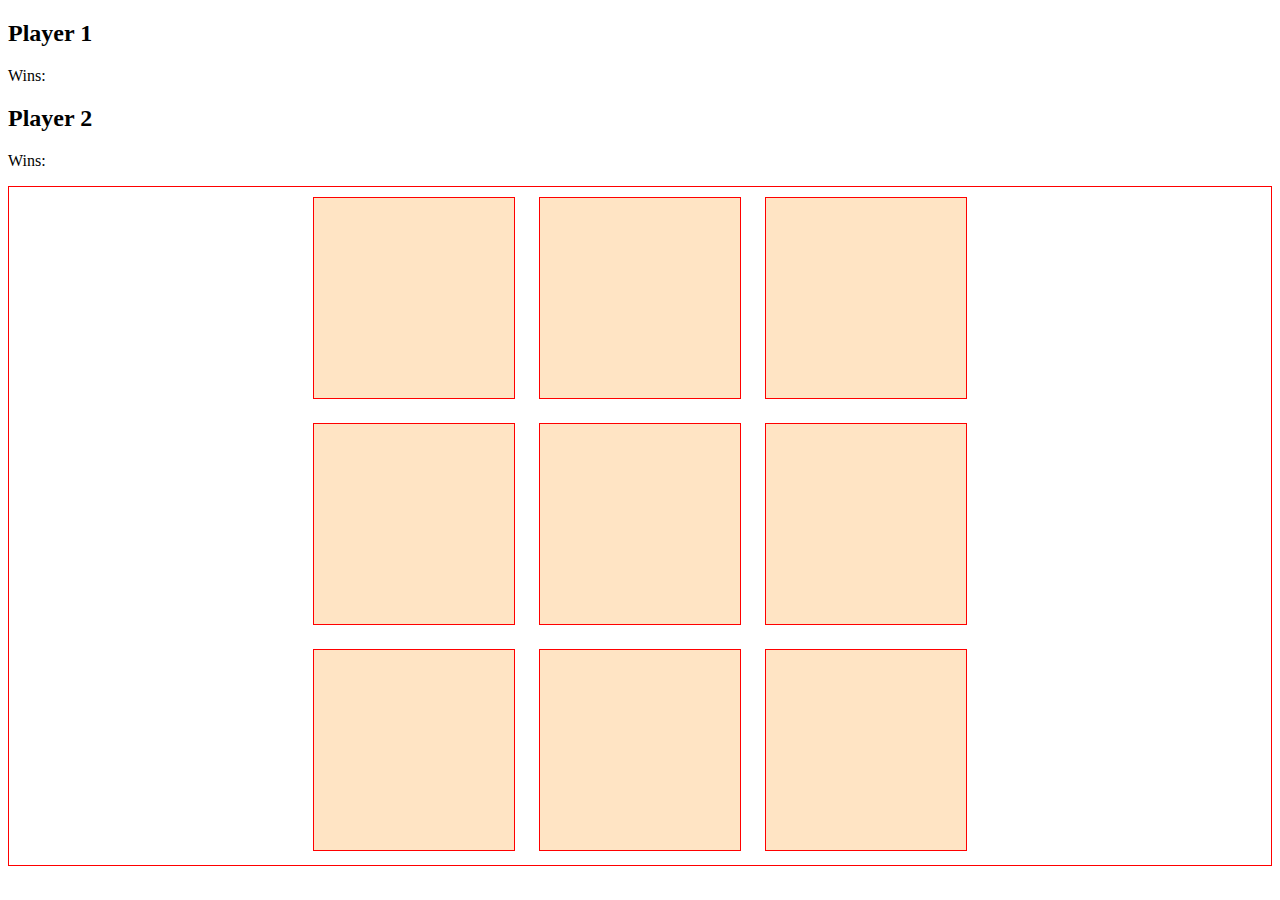
==== index.html @ 44d9b1cd "right now at the figuring out win condition stage" ====
<!DOCTYPE html>
<html lang="en">
<head>
    <meta charset="UTF-8">
    <meta http-equiv="X-UA-Compatible" content="IE=edge">
    <meta name="viewport" content="width=device-width, initial-scale=1.0">
    <link rel="stylesheet" href="css/style.css">
    <title>Tic-tac-toe</title>
</head>
<body>

    <h2>Player 1</h2>
    <p>Wins:</p>
    
    <h2>Player 2</h2>
    <p>Wins:</p>

    <div id="frame">

    <div id="rowA">
    <div class="box" id="a1">
    </div>
    <div class="box" id="a2">
    </div>
    <div class="box" id="a3">
    </div>
    </div>


    <div id="rowB">
        <div class="box" id="b1">
        </div>
        <div class="box" id="b2">
        </div>
        <div class="box" id="b3">
        </div>
        </div>

    <div id="rowC">
        <div class="box" id="c1">
        </div>
        <div class="box" id="c2">
        </div>
        <div class="box" id="c3">
        </div>
        </div>

    </div>

    <script src="js/jquery.js"></script>
    <script src="js/main.js"></script>
</body>
</html>
---- css/style.css ----
.box {
    width: 200px;
    height: 200px;
    background-color: bisque;
    border: 1px solid red;
    margin: 10px;
    display: inline-block
}

#frame {
    border: 1px solid red;
    text-align: center;
}
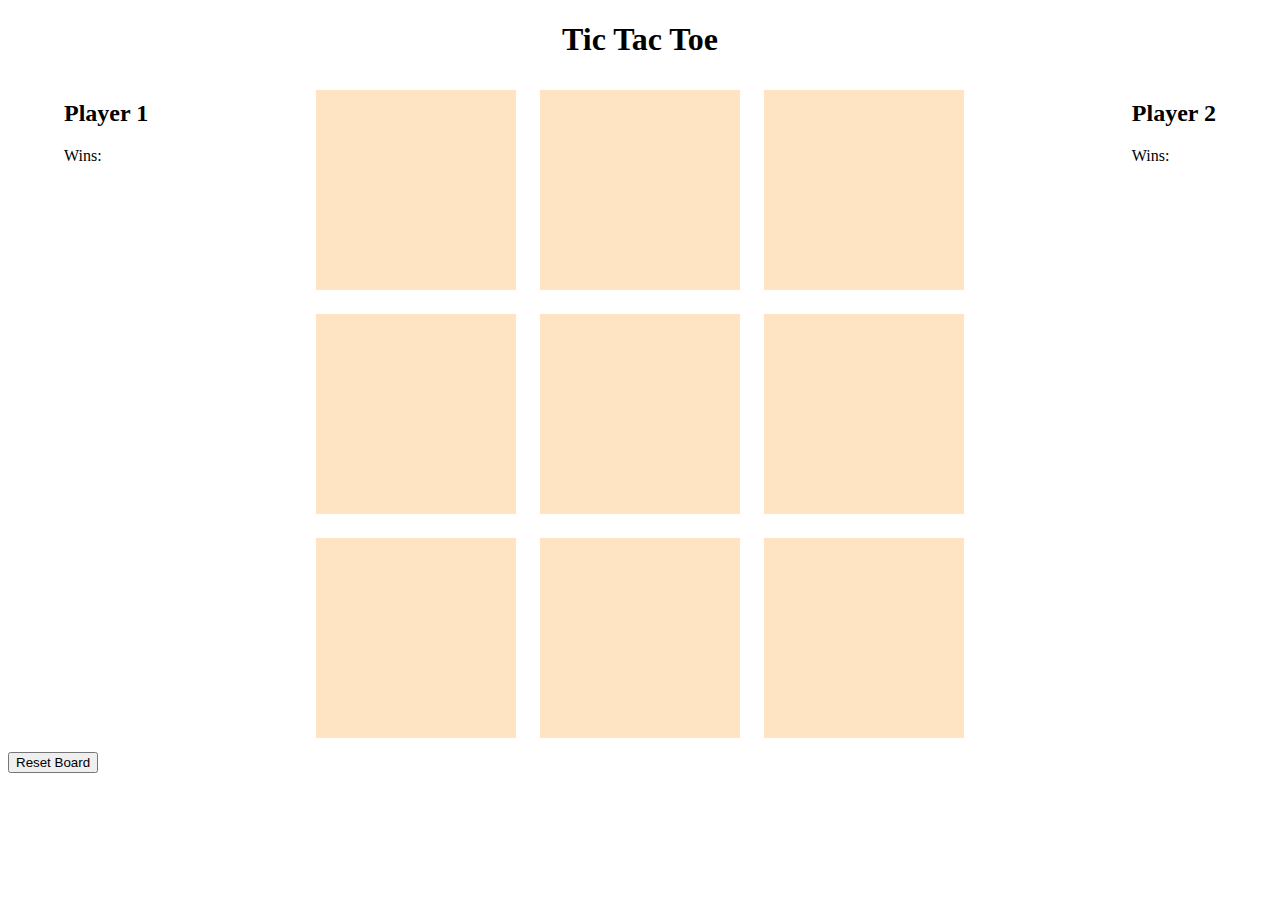
==== commit e24c0c86: "made progress for tictactoe" ====
--- a/index.html
+++ b/index.html
@@ -8,12 +8,19 @@
     <title>Tic-tac-toe</title>
 </head>
 <body>
-
+    <header>
+        <h1>Tic Tac Toe</h1>
+    </header>
+    
+    <div id="playerOne">
     <h2>Player 1</h2>
     <p>Wins:</p>
+    </div>
     
+    <div id="playerTwo">
     <h2>Player 2</h2>
     <p>Wins:</p>
+    </div>
 
     <div id="frame">
 
@@ -47,6 +54,8 @@
 
     </div>
 
+    <button id="reset">Reset Board</button>
+
     <script src="js/jquery.js"></script>
     <script src="js/main.js"></script>
 </body>
--- a/css/style.css
+++ b/css/style.css
@@ -2,12 +2,31 @@
     width: 200px;
     height: 200px;
     background-color: bisque;
-    border: 1px solid red;
+    /* border: 1px solid red; */
     margin: 10px;
     display: inline-block
 }
 
 #frame {
-    border: 1px solid red;
+    /* border: 1px solid red; */
     text-align: center;
+}
+
+h1 {
+    text-align: center;
+}
+
+#playerOne {
+    position: absolute;
+    left: 5%;
+
+}
+
+#playerTwo {
+    position: absolute;
+    right: 5%;
+}
+
+#reset {
+    margin: 0 auto;
 }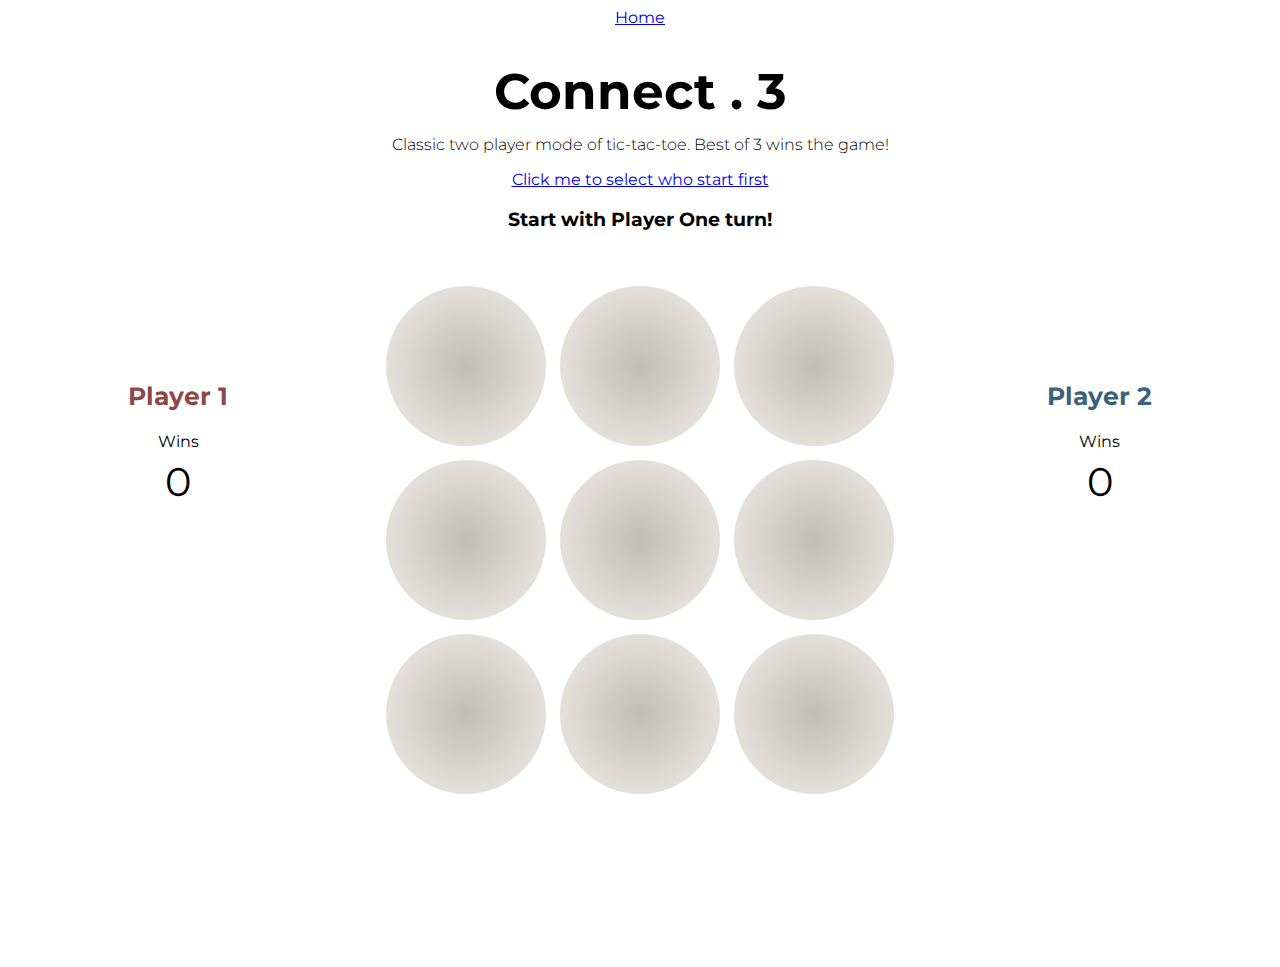
==== commit 8e203e21: "75% completion" ====
--- a/index.html
+++ b/index.html
@@ -5,21 +5,30 @@
     <meta http-equiv="X-UA-Compatible" content="IE=edge">
     <meta name="viewport" content="width=device-width, initial-scale=1.0">
     <link rel="stylesheet" href="css/style.css">
-    <title>Tic-tac-toe</title>
+    <title>Connect 3</title>
 </head>
 <body>
+    <a href="home.html" id="home">Home</a>
     <header>
-        <h1>Tic Tac Toe</h1>
+        <h1>Connect . 3</h1>
+        <p>Classic two player mode of tic-tac-toe. Best of 3 wins the game!</p>
     </header>
+
+    <a href="#" id="whoseTurn">Click me to select who start first</a>
+    <div>
+        <h3 id="playerTurn"></h3>
+    </div>
     
     <div id="playerOne">
     <h2>Player 1</h2>
-    <p>Wins:</p>
+    <p>Wins</p>
+    <p id="pOneWinCount">0</p>
     </div>
     
     <div id="playerTwo">
     <h2>Player 2</h2>
-    <p>Wins:</p>
+    <p>Wins</p>
+    <p id="pTwoWinCount">0</p>
     </div>
 
     <div id="frame">
@@ -43,6 +52,7 @@
         </div>
         </div>
 
+
     <div id="rowC">
         <div class="box" id="c1">
         </div>
@@ -50,13 +60,23 @@
         </div>
         <div class="box" id="c3">
         </div>
-        </div>
-
     </div>
 
-    <button id="reset">Reset Board</button>
+    
+    
+    <footer>
+        <div id="resetContainer">
+            <p id="announcement"></p>
+            <a href="#" id="boardReset">Click me for board reset</a>
+            <a href="" id="gameReset">Click me for game reset</a>
+        </div>
+    </footer>
 
     <script src="js/jquery.js"></script>
     <script src="js/main.js"></script>
 </body>
-</html>+</html>
+
+
+
+
--- a/css/style.css
+++ b/css/style.css
@@ -1,32 +1,133 @@
+@import url('https://fonts.googleapis.com/css2?family=Montserrat&display=swap');
+@import url('https://fonts.googleapis.com/css2?family=Montserrat:wght@700&display=swap');
+@import url('https://fonts.googleapis.com/css2?family=Karla&display=swap');
+
+
+body {
+    font-family: 'Montserrat', sans-serif;
+    text-align: center;
+}
+
+header p {
+    font-weight: 300;
+    /* border: 1px solid red; */
+    margin-top: -20px;
+}
+
 .box {
-    width: 200px;
-    height: 200px;
-    background-color: bisque;
+    width: 160px;
+    height: 160px;
+    background: radial-gradient(#b6b3addd, #f1ebe4dd);
     /* border: 1px solid red; */
-    margin: 10px;
-    display: inline-block
+    margin: 5px;
+    display: inline-block;
+    border-radius: 50%;
+
+    /* original background color ref (#b6b3addd, #e8dfd4dd ) */
+}
+
+.box:hover {
+    box-shadow: 0 0 20px 5px #989898dd;
 }
 
 #frame {
     /* border: 1px solid red; */
     text-align: center;
+    margin-top: 50px;
+    /* border: 1px solid red; */
 }
 
 h1 {
     text-align: center;
+    font-weight: 700;
+    font-size: 50px;
 }
 
 #playerOne {
     position: absolute;
-    left: 5%;
-
+    left: 10%;
+    top: 40%;
+    text-align: center;
 }
 
 #playerTwo {
     position: absolute;
-    right: 5%;
+    right: 10%;
+    top: 40%;
+    text-align: center;
 }
 
-#reset {
+#resetContainer {
+    position: relative;
+    /* border: 1px solid red; */
+    text-align: center;
+    width: 250px;
     margin: 0 auto;
+}
+
+#boardReset {
+
+    border: 2px solid black;
+    border-radius: 20px;
+    padding: 10px;
+    text-align: center;
+    display: inline-block;
+    text-decoration: none;
+
+}
+
+#gameReset {
+    position: relative;
+    bottom: 50px;
+    margin-bottom: 50px;
+    border: 2px solid black;
+    border-radius: 20px;
+    padding: 10px;
+    text-align: center;
+    display: inline-block;
+    text-decoration: none;
+}
+
+#resetContainer a:visited {
+    color: black;
+}
+
+
+#announcement, #boardReset, #gameReset {
+    /* border: 1px solid red; */
+    text-align: center;
+    visibility: hidden;
+}
+
+h2 {
+    font-size: 25px;
+}
+
+#pOneWinCount {
+    font-size: 40px;
+    /* border: 1px solid red; */
+    margin-top: -10px;
+}
+
+#pTwoWinCount {
+    font-size: 40px;
+    /* border: 1px solid red; */
+    margin-top: -10px;
+}
+
+#announcement {
+    font-size: 20px;
+    font-weight: 700;
+}
+
+#playerTurn {
+    text-align: center;
+}
+
+#playerOne h2 {
+    color: #7f2c2ce0;
+}
+
+#playerTwo h2 {
+    color: #174463dd;
 }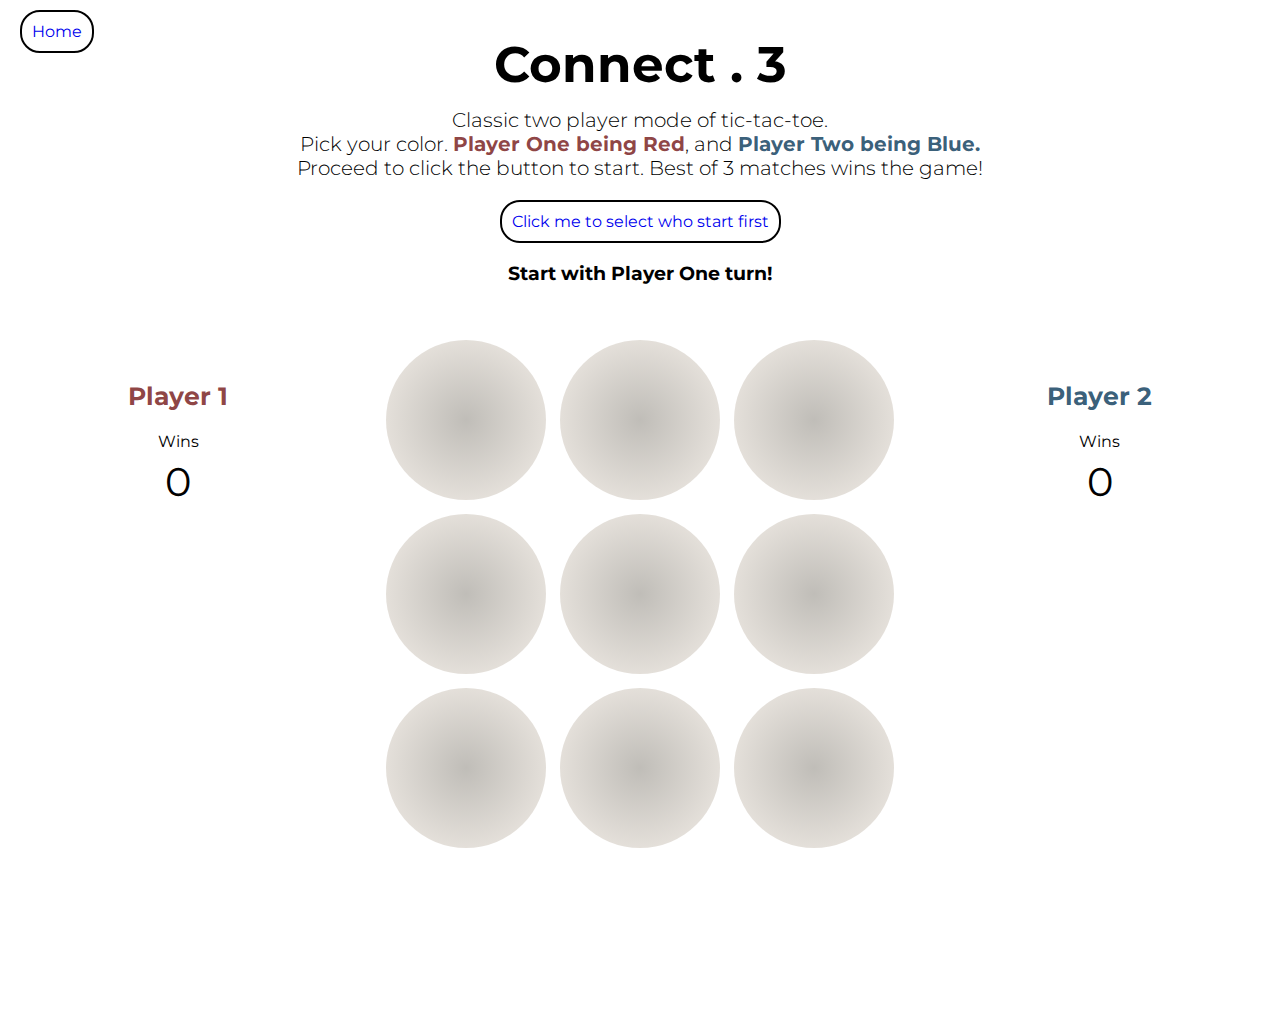
==== commit 98c660e2: "test readme" ====
--- a/index.html
+++ b/index.html
@@ -11,7 +11,10 @@
     <a href="home.html" id="home">Home</a>
     <header>
         <h1>Connect . 3</h1>
-        <p>Classic two player mode of tic-tac-toe. Best of 3 wins the game!</p>
+        <p>Classic two player mode of tic-tac-toe.</p>
+        <p>Pick your color. <span id="red">Player One being Red</span>, and <span id="blue">Player Two being Blue.</span></p>
+        <p>Proceed to click the button to start. Best of 3 matches wins the game!</p>
+        
     </header>
 
     <a href="#" id="whoseTurn">Click me to select who start first</a>
--- a/css/style.css
+++ b/css/style.css
@@ -65,7 +65,7 @@
     margin: 0 auto;
 }
 
-#boardReset {
+#boardReset, #whoseTurn {
 
     border: 2px solid black;
     border-radius: 20px;
@@ -88,7 +88,7 @@
     text-decoration: none;
 }
 
-#resetContainer a:visited {
+body a:visited {
     color: black;
 }
 
@@ -130,4 +130,31 @@
 
 #playerTwo h2 {
     color: #174463dd;
+}
+
+#home {
+    position: absolute;
+    left: 20px;
+    top: 10px;
+    border: 2px solid black;
+    border-radius: 20px;
+    padding: 10px;
+}
+
+a {
+    text-decoration: none;
+}
+
+header p {
+    font-size: 20px;
+}
+
+#red {
+    color: #7f2c2ce0;
+    font-weight: 700;
+}
+
+#blue {
+    color: #174463dd;
+    font-weight: 700;
 }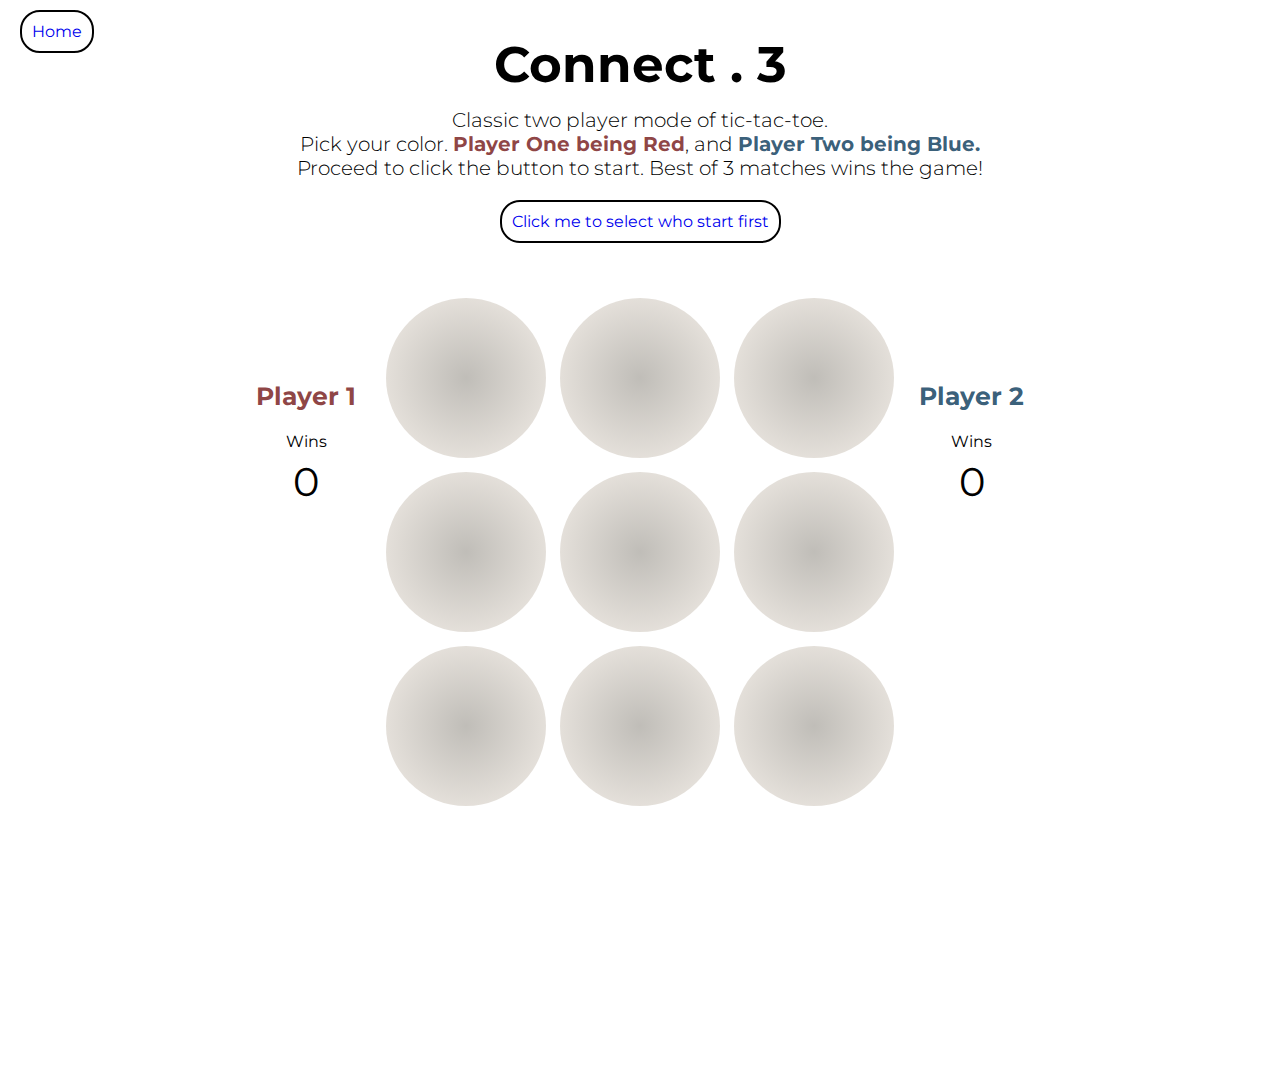
==== commit 0be8c8c4: "ALMOST finished product, and finished preliminary readme" ====
--- a/index.html
+++ b/index.html
@@ -64,7 +64,20 @@
         <div class="box" id="c3">
         </div>
     </div>
+    </div>
 
+<div id="background">
+    <div id="bg1"></div>
+    <div id="bg2"></div>
+    <div id="bg3"></div>
+    <div id="bg4"></div>
+    <div id="bg5"></div>
+    <div id="bg6"></div>
+    <div id="bg7"></div>
+    <div id="bg8"></div>
+    <div id="bg9"></div>
+    <div id="bg10"></div>
+</div>
     
     
     <footer>
--- a/css/style.css
+++ b/css/style.css
@@ -45,14 +45,14 @@
 
 #playerOne {
     position: absolute;
-    left: 10%;
+    left: 20%;
     top: 40%;
     text-align: center;
 }
 
 #playerTwo {
     position: absolute;
-    right: 10%;
+    right: 20%;
     top: 40%;
     text-align: center;
 }
@@ -116,7 +116,7 @@
 }
 
 #announcement {
-    font-size: 20px;
+    font-size: 30px;
     font-weight: 700;
 }
 
@@ -157,4 +157,144 @@
 #blue {
     color: #174463dd;
     font-weight: 700;
-}+}
+
+/* background css are below */
+
+#background {
+    position: absolute;
+    top: 0;
+    left: 0;
+    width: 100%;
+    height: 120%;
+    /* border: 1px solid red; */
+    z-index: -5;
+    overflow: hidden;
+}
+
+#background div {
+    position: absolute;
+    bottom: -180px;
+    background-color: rgba(184, 180, 173, 0.778);
+    animation-name: floatup;
+    animation-duration: 15s;
+    animation-iteration-count: infinite;
+}
+
+@keyframes floatup {
+
+    from {
+        opacity: 1;
+        transform: translateY(0);
+    }
+
+    to {
+        opacity: 0;
+        transform: translateY(-1000px);
+    }
+}
+
+
+#bg1 {
+    left: 250px;
+    width: 50px;
+    height: 50px;
+    border-radius: 50%;
+    animation-delay: 3s;
+}
+
+#bg2 {
+    left: 350px;
+    width: 120px;
+    height: 120px;
+    border-radius: 50%;
+    animation-delay: 2s;
+    animation-duration: 20s;
+}
+
+#bg3 {
+    left: 500px;
+    width: 80px;
+    height: 80px;
+    border-radius: 50%;
+    animation-duration: 10s;
+    animation-delay: 5s;
+}
+
+#bg4 {
+    left: 700px;
+    width: 50px;
+    height: 50px;
+    border-radius: 50%;
+    animation-delay: 2s;
+    animation-duration: 5s;
+}
+
+#bg5 {
+    left: 900px;
+    width: 150px;
+    height: 150px;
+    border-radius: 50%;
+    animation-delay: 7s;
+    animation-duration: 30s;
+}
+
+#bg6 {
+    left: 1000px;
+    width: 75px;
+    height: 75px;
+    border-radius: 50%;
+    animation-delay: 3s;
+    animation-duration: 8s;
+}
+
+#bg7 {
+    left: 1100px;
+    width: 100px;
+    height: 100px;
+    border-radius: 50%;
+    animation-delay: 2s;
+    animation-duration: 15s;
+}
+
+#bg8 {
+    left: 1250px;
+    width: 40px;
+    height: 40px;
+    border-radius: 50%;
+    animation-delay: 10s;
+    animation-duration: 5s;
+}
+#bg9 {
+    left: 1300px;
+    width: 120px;
+    height: 120px;
+    border-radius: 50%;
+    animation-delay: 3s;
+    animation-duration: 15s;
+}
+
+#bg10 {
+    left: 1450px;
+    width: 80px;
+    height: 80px;
+    border-radius: 50%;
+    animation-delay: 5s;
+    animation-duration: 20s;
+}
+
+
+
+
+
+
+
+
+
+
+
+
+
+
+
+
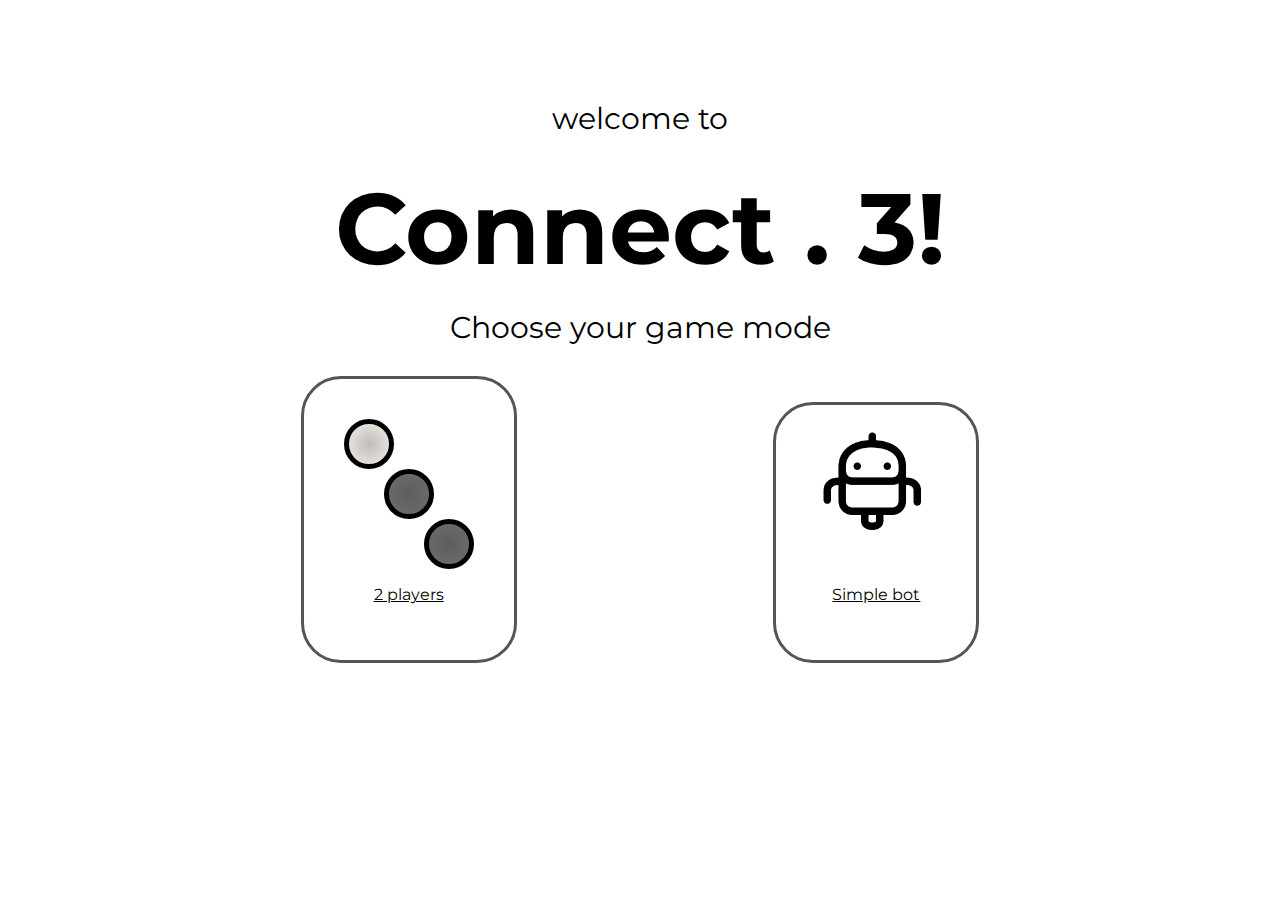
==== commit 120dc9a7: "reDEPLOY" ====
--- a/index.html
+++ b/index.html
@@ -4,67 +4,31 @@
     <meta charset="UTF-8">
     <meta http-equiv="X-UA-Compatible" content="IE=edge">
     <meta name="viewport" content="width=device-width, initial-scale=1.0">
-    <link rel="stylesheet" href="css/style.css">
-    <title>Connect 3</title>
+    <link rel="stylesheet" href="css/home.css">
+    <title>Tic Tac Toe Home</title>
 </head>
 <body>
-    <a href="home.html" id="home">Home</a>
-    <header>
-        <h1>Connect . 3</h1>
-        <p>Classic two player mode of tic-tac-toe.</p>
-        <p>Pick your color. <span id="red">Player One being Red</span>, and <span id="blue">Player Two being Blue.</span></p>
-        <p>Proceed to click the button to start. Best of 3 matches wins the game!</p>
-        
-    </header>
+<header>
+    <p>welcome to</p>
+    <h1>Connect . 3!</h1>
+    <p id="mode">Choose your game mode</p>
+</header>
 
-    <a href="#" id="whoseTurn">Click me to select who start first</a>
-    <div>
-        <h3 id="playerTurn"></h3>
-    </div>
-    
-    <div id="playerOne">
-    <h2>Player 1</h2>
-    <p>Wins</p>
-    <p id="pOneWinCount">0</p>
-    </div>
-    
-    <div id="playerTwo">
-    <h2>Player 2</h2>
-    <p>Wins</p>
-    <p id="pTwoWinCount">0</p>
-    </div>
-
-    <div id="frame">
-
-    <div id="rowA">
-    <div class="box" id="a1">
-    </div>
-    <div class="box" id="a2">
-    </div>
-    <div class="box" id="a3">
-    </div>
-    </div>
+<a href="two-player.html" id="twoPlayer">
+<div class="circle one">
+</div>
+<div class="circle two">
+</div>
+<div class="circle three">
+</div>
+<p>2 players</p>
+</a>
 
 
-    <div id="rowB">
-        <div class="box" id="b1">
-        </div>
-        <div class="box" id="b2">
-        </div>
-        <div class="box" id="b3">
-        </div>
-        </div>
-
-
-    <div id="rowC">
-        <div class="box" id="c1">
-        </div>
-        <div class="box" id="c2">
-        </div>
-        <div class="box" id="c3">
-        </div>
-    </div>
-    </div>
+<a href="bot.html" id="bot">
+<img src="images/bot.png" alt="bot-image">
+<p>Simple bot</p>
+</a>
 
 <div id="background">
     <div id="bg1"></div>
@@ -78,21 +42,7 @@
     <div id="bg9"></div>
     <div id="bg10"></div>
 </div>
+
     
-    
-    <footer>
-        <div id="resetContainer">
-            <p id="announcement"></p>
-            <a href="#" id="boardReset">Click me for board reset</a>
-            <a href="" id="gameReset">Click me for game reset</a>
-        </div>
-    </footer>
-
-    <script src="js/jquery.js"></script>
-    <script src="js/main.js"></script>
 </body>
-</html>
-
-
-
-
+</html>--- a/css/home.css
+++ b/css/home.css
@@ -0,0 +1,210 @@
+@import url('https://fonts.googleapis.com/css2?family=Montserrat&display=swap');
+@import url('https://fonts.googleapis.com/css2?family=Montserrat:wght@700&display=swap');
+
+body {
+    font-family: 'Montserrat', sans-serif;
+    text-align: center;
+}
+
+h1 {
+    font-size: 100px;
+    font-weight: 700;
+    margin: 0;
+
+}
+
+header p {
+    margin-top: 100px;
+    font-size: 30px;
+}
+
+.circle {
+    width: 40px;
+    height: 40px;
+    background: radial-gradient(#b6b3addd, #f1ebe4dd);
+    border-radius: 50%;
+    border: 5px solid rgb(0, 0, 0)
+}
+
+.two {
+    margin-left:40px;
+    background: radial-gradient(#454544dd, #5b5854dd);
+}
+
+.three {
+    margin-left:80px;
+    background: radial-gradient(#454544dd, #5b5854dd);
+}
+
+#twoPlayer {
+    border: 3px solid rgb(85, 85, 85);
+    display: inline-block;
+    padding: 40px;
+    margin-right: 20%;
+    border-radius: 40px;
+}
+
+img {
+    position: relative;
+    width: 120px;
+    /* border: 1px solid red; */
+    text-align: center;
+    padding: 20px 40px;
+}
+
+#bot {
+    display: relative;
+    border: 3px solid rgb(85, 85, 85);
+    display: inline-block;
+    text-align: center;
+    border-radius: 40px;
+}
+
+#bot p {
+    padding-bottom: 40px;
+}
+
+#twoPlayer:hover {
+    box-shadow: 0 0 40px 20px #989898dd;
+}
+
+#bot:hover {
+    box-shadow: 0 0 40px 20px #989898dd;
+}
+
+a:visited {
+    text-decoration: none;
+    color: black;
+}
+
+a {
+    color: black;
+}
+
+#mode {
+    margin-top: 20px;
+}
+
+/* background css are below */
+
+#background {
+    position: absolute;
+    top: 0;
+    left: 0;
+    width: 100%;
+    height: 100%;
+    /* border: 1px solid red; */
+    z-index: -5;
+    overflow: hidden;
+}
+
+#background div {
+    position: absolute;
+    bottom: -180px;
+    background-color: rgba(184, 180, 173, 0.778);
+    animation-name: floatup;
+    animation-duration: 15s;
+    animation-iteration-count: infinite;
+}
+
+@keyframes floatup {
+
+    from {
+        opacity: 1;
+        transform: translateY(0);
+    }
+
+    to {
+        opacity: 0;
+        transform: translateY(-1000px);
+    }
+}
+
+
+#bg1 {
+    left: 250px;
+    width: 50px;
+    height: 50px;
+    border-radius: 50%;
+    animation-delay: 3s;
+}
+
+#bg2 {
+    left: 350px;
+    width: 120px;
+    height: 120px;
+    border-radius: 50%;
+    animation-delay: 2s;
+    animation-duration: 20s;
+}
+
+#bg3 {
+    left: 500px;
+    width: 80px;
+    height: 80px;
+    border-radius: 50%;
+    animation-duration: 10s;
+    animation-delay: 5s;
+}
+
+#bg4 {
+    left: 700px;
+    width: 50px;
+    height: 50px;
+    border-radius: 50%;
+    animation-delay: 2s;
+    animation-duration: 5s;
+}
+
+#bg5 {
+    left: 900px;
+    width: 150px;
+    height: 150px;
+    border-radius: 50%;
+    animation-delay: 7s;
+    animation-duration: 30s;
+}
+
+#bg6 {
+    left: 1000px;
+    width: 75px;
+    height: 75px;
+    border-radius: 50%;
+    animation-delay: 3s;
+    animation-duration: 8s;
+}
+
+#bg7 {
+    left: 1100px;
+    width: 100px;
+    height: 100px;
+    border-radius: 50%;
+    animation-delay: 2s;
+    animation-duration: 15s;
+}
+
+#bg8 {
+    left: 1250px;
+    width: 40px;
+    height: 40px;
+    border-radius: 50%;
+    animation-delay: 10s;
+    animation-duration: 5s;
+}
+#bg9 {
+    left: 1300px;
+    width: 120px;
+    height: 120px;
+    border-radius: 50%;
+    animation-delay: 3s;
+    animation-duration: 15s;
+}
+
+#bg10 {
+    left: 1450px;
+    width: 80px;
+    height: 80px;
+    border-radius: 50%;
+    animation-delay: 5s;
+    animation-duration: 20s;
+}
